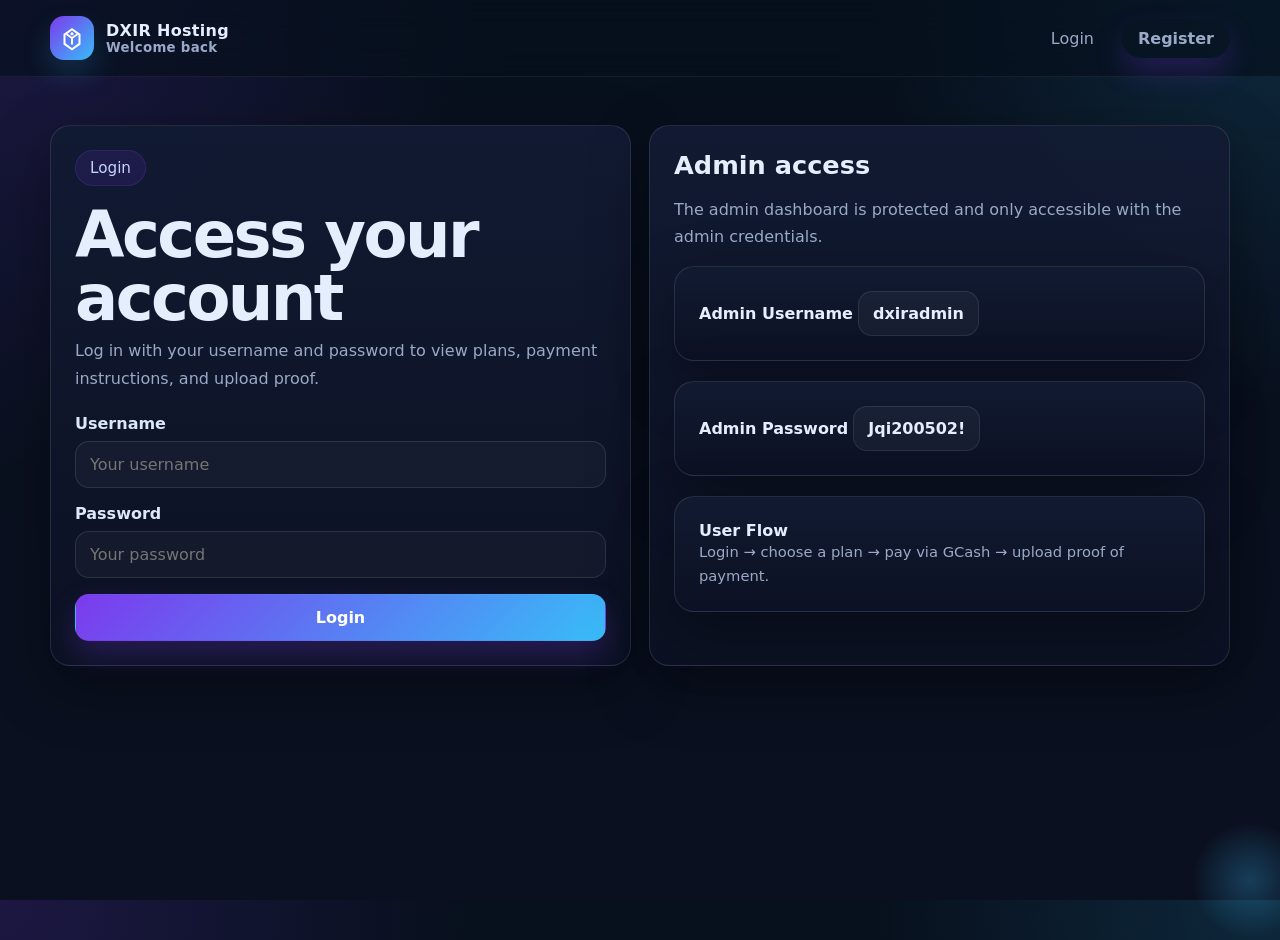
==== admin.html @ c3f655a4 "Build DXIR Hosting website" ====
<!doctype html>
<html lang="en">
<head>
  <meta charset="UTF-8" />
  <meta name="viewport" content="width=device-width, initial-scale=1.0" />
  <title>Admin Dashboard | DXIR Hosting</title>
  <link rel="stylesheet" href="styles.css" />
  <script defer src="app.js"></script>
</head>
<body data-page="admin">
  <header class="site-header">
    <div class="container navbar">
      <a class="brand js-logo" href="index.html" data-label="Admin-only area"></a>
      <nav class="nav-links js-session-state"></nav>
    </div>
  </header>

  <main class="page-shell">
    <div class="container">
      <section class="panel" style="margin-bottom:20px;">
        <div class="kicker">Admin Dashboard</div>
        <h1 class="page-title">Welcome, <span id="admin-name">admin</span></h1>
        <p class="section-subtitle">Review registered accounts, payment proofs, and update status for each submission.</p>
      </section>

      <div class="grid-3" id="admin-stats" style="margin-bottom:22px;"></div>

      <section class="panel" style="margin-bottom:22px;">
        <h2>Registered Accounts</h2>
        <div class="table-wrap" style="margin-top:14px;">
          <table>
            <thead>
              <tr>
                <th>Username</th>
                <th>Role</th>
                <th>Created</th>
              </tr>
            </thead>
            <tbody id="users-tbody"></tbody>
          </table>
        </div>
      </section>

      <section class="panel">
        <h2>Proof-of-Payment Submissions</h2>
        <p class="help">Open the proof, review the details, then mark the status as Pending, Approved, or Rejected.</p>
        <div id="admin-submissions" class="grid-1" style="display:grid;gap:16px;margin-top:16px;"></div>
      </section>
    </div>
  </main>
</body>
</html>
---- styles.css ----
/* DXIR Hosting - shared styles */
:root {
  --bg: #0b1020;
  --bg-soft: #10182e;
  --panel: rgba(16, 24, 46, 0.9);
  --panel-2: #121b33;
  --line: rgba(148, 163, 184, 0.18);
  --text: #e5eefc;
  --muted: #9aa9c7;
  --accent: #7c3aed;
  --accent-2: #38bdf8;
  --success: #22c55e;
  --warning: #f59e0b;
  --danger: #ef4444;
  --shadow: 0 20px 60px rgba(0, 0, 0, 0.35);
  --radius: 20px;
  --radius-sm: 14px;
  --max: 1180px;
}

* { box-sizing: border-box; }
html { scroll-behavior: smooth; }
body {
  margin: 0;
  font-family: Inter, ui-sans-serif, system-ui, -apple-system, BlinkMacSystemFont, "Segoe UI", sans-serif;
  background:
    radial-gradient(circle at top left, rgba(124, 58, 237, 0.18), transparent 30%),
    radial-gradient(circle at top right, rgba(56, 189, 248, 0.14), transparent 26%),
    linear-gradient(180deg, #07101d 0%, #0b1020 100%);
  color: var(--text);
  min-height: 100vh;
}

a { color: inherit; text-decoration: none; }
img { max-width: 100%; display: block; }
button, input, select, textarea { font: inherit; }

.container {
  width: min(var(--max), calc(100% - 32px));
  margin: 0 auto;
}

.site-header {
  position: sticky;
  top: 0;
  z-index: 50;
  backdrop-filter: blur(16px);
  background: rgba(7, 16, 29, 0.7);
  border-bottom: 1px solid rgba(255,255,255,0.06);
}
.navbar {
  display: flex;
  align-items: center;
  justify-content: space-between;
  gap: 18px;
  min-height: 76px;
}
.nav-links {
  display: flex;
  align-items: center;
  gap: 14px;
  flex-wrap: wrap;
}
.nav-links a, .nav-links button {
  color: var(--muted);
  background: transparent;
  border: 0;
  padding: 10px 14px;
  border-radius: 999px;
  transition: 0.2s ease;
  cursor: pointer;
}
.nav-links a:hover, .nav-links button:hover, .nav-links a.active {
  color: var(--text);
  background: rgba(124, 58, 237, 0.14);
}

.brand {
  display: inline-flex;
  align-items: center;
  gap: 12px;
  font-weight: 800;
  letter-spacing: 0.3px;
}
.brand-mark {
  width: 44px;
  height: 44px;
  border-radius: 14px;
  background: linear-gradient(135deg, rgba(124, 58, 237, 1), rgba(56, 189, 248, 1));
  box-shadow: 0 14px 30px rgba(56, 189, 248, 0.18);
  display: grid;
  place-items: center;
}
.brand-mark svg { width: 30px; height: 30px; }
.brand small { display: block; color: var(--muted); font-weight: 600; }

.hero, .page-shell { padding: 48px 0 72px; }
.hero-grid {
  display: grid;
  grid-template-columns: 1.3fr 0.9fr;
  gap: 28px;
  align-items: center;
}
.card, .panel, .stat-card, .pricing-card, .feature-card, .form-card, .notice {
  background: linear-gradient(180deg, rgba(18, 27, 51, 0.96), rgba(12, 18, 35, 0.96));
  border: 1px solid var(--line);
  border-radius: var(--radius);
  box-shadow: var(--shadow);
}
.card, .panel, .form-card, .notice { padding: 24px; }

.kicker {
  display: inline-flex;
  align-items: center;
  gap: 8px;
  color: #c4d2ff;
  background: rgba(124, 58, 237, 0.12);
  border: 1px solid rgba(124, 58, 237, 0.2);
  padding: 8px 14px;
  border-radius: 999px;
  margin-bottom: 18px;
  font-size: 0.95rem;
}
.hero h1, .page-title {
  margin: 0;
  font-size: clamp(2.4rem, 5vw, 4.4rem);
  line-height: 0.98;
  letter-spacing: -0.04em;
}
.hero p, .section-subtitle, .muted { color: var(--muted); }
.hero p { max-width: 62ch; font-size: 1.06rem; line-height: 1.75; }
.hero-actions { display: flex; gap: 14px; flex-wrap: wrap; margin-top: 26px; }
.btn {
  display: inline-flex;
  align-items: center;
  justify-content: center;
  gap: 10px;
  padding: 13px 18px;
  border-radius: 14px;
  border: 1px solid transparent;
  transition: 0.2s ease;
  cursor: pointer;
  font-weight: 700;
}
.btn-primary {
  background: linear-gradient(135deg, var(--accent), var(--accent-2));
  color: white;
  box-shadow: 0 14px 30px rgba(124, 58, 237, 0.24);
}
.btn-primary:hover { transform: translateY(-1px); filter: brightness(1.05); }
.btn-secondary {
  background: rgba(255,255,255,0.04);
  color: var(--text);
  border-color: var(--line);
}
.btn-secondary:hover { background: rgba(255,255,255,0.07); }
.btn-ghost {
  background: transparent;
  color: var(--muted);
  border-color: transparent;
}
.btn-danger { background: rgba(239, 68, 68, 0.14); color: #ffd4d4; border-color: rgba(239,68,68,0.22); }
.btn-success { background: rgba(34, 197, 94, 0.14); color: #cdf9d9; border-color: rgba(34,197,94,0.22); }

.hero-art {
  min-height: 420px;
  display: grid;
  gap: 16px;
}
.art-tile {
  padding: 20px;
  border-radius: var(--radius);
  background: linear-gradient(180deg, rgba(56, 189, 248, 0.12), rgba(124, 58, 237, 0.08));
  border: 1px solid rgba(148, 163, 184, 0.16);
}
.metric-grid {
  display: grid;
  grid-template-columns: repeat(3, 1fr);
  gap: 14px;
}
.stat-card {
  padding: 18px;
}
.stat-card strong { display: block; font-size: 1.3rem; margin-bottom: 6px; }
.stat-card span { color: var(--muted); font-size: 0.94rem; }

.section {
  padding: 24px 0 72px;
}
.section-head {
  display: flex;
  align-items: end;
  justify-content: space-between;
  gap: 16px;
  margin-bottom: 20px;
}
.section-head h2, .panel h2, .form-card h2 { margin: 0; font-size: clamp(1.5rem, 2vw, 2rem); }
.section-subtitle { margin: 8px 0 0; line-height: 1.7; }

.grid-4 {
  display: grid;
  grid-template-columns: repeat(4, 1fr);
  gap: 18px;
}
.grid-3 {
  display: grid;
  grid-template-columns: repeat(3, 1fr);
  gap: 18px;
}
.grid-2 {
  display: grid;
  grid-template-columns: repeat(2, 1fr);
  gap: 18px;
}

.feature-card, .pricing-card {
  padding: 22px;
  position: relative;
  overflow: hidden;
}
.feature-card::after, .pricing-card::after, .panel::after, .form-card::after {
  content: "";
  position: absolute;
  inset: auto -30px -40px auto;
  width: 120px;
  height: 120px;
  background: radial-gradient(circle, rgba(56, 189, 248, 0.14), transparent 68%);
  pointer-events: none;
}
.feature-icon {
  width: 48px;
  height: 48px;
  border-radius: 16px;
  display: grid;
  place-items: center;
  background: rgba(124, 58, 237, 0.16);
  border: 1px solid rgba(124, 58, 237, 0.22);
  margin-bottom: 16px;
  font-size: 1.25rem;
}
.feature-card h3, .pricing-card h3 { margin: 0 0 8px; }
.feature-card p, .pricing-card p, .panel p { color: var(--muted); line-height: 1.7; }

.price {
  font-size: 2rem;
  font-weight: 800;
  margin: 8px 0 8px;
}
.price small { font-size: 1rem; color: var(--muted); font-weight: 600; }
.plan-pill {
  display: inline-flex;
  align-items: center;
  gap: 6px;
  padding: 8px 12px;
  border-radius: 999px;
  background: rgba(56, 189, 248, 0.10);
  border: 1px solid rgba(56, 189, 248, 0.15);
  color: #d8f5ff;
  font-size: 0.92rem;
  margin-bottom: 10px;
}

.footer {
  border-top: 1px solid rgba(255,255,255,0.06);
  background: rgba(7, 16, 29, 0.8);
  padding: 26px 0;
  color: var(--muted);
}
.footer-grid {
  display: flex;
  align-items: center;
  justify-content: space-between;
  gap: 18px;
  flex-wrap: wrap;
}
.footer a { color: #d5e6ff; }

.form-grid {
  display: grid;
  grid-template-columns: repeat(2, 1fr);
  gap: 16px;
}
.field { display: flex; flex-direction: column; gap: 8px; }
.field.full { grid-column: 1 / -1; }
label { font-weight: 700; color: #dce7fb; }
input, select, textarea {
  width: 100%;
  padding: 13px 14px;
  color: var(--text);
  background: rgba(255,255,255,0.03);
  border: 1px solid rgba(148,163,184,0.18);
  border-radius: 14px;
  outline: none;
}
input:focus, select:focus, textarea:focus {
  border-color: rgba(56, 189, 248, 0.55);
  box-shadow: 0 0 0 4px rgba(56, 189, 248, 0.10);
}
.help { font-size: 0.92rem; color: var(--muted); line-height: 1.6; }
.error { color: #ffb4b4; background: rgba(239, 68, 68, 0.12); border: 1px solid rgba(239,68,68,0.20); padding: 12px 14px; border-radius: 14px; margin-top: 14px; }
.success { color: #b8ffd0; background: rgba(34, 197, 94, 0.12); border: 1px solid rgba(34,197,94,0.20); padding: 12px 14px; border-radius: 14px; margin-top: 14px; }
.notice { margin-bottom: 20px; }
.code {
  display: inline-flex;
  align-items: center;
  gap: 10px;
  padding: 12px 14px;
  border-radius: 14px;
  background: rgba(255,255,255,0.04);
  border: 1px solid rgba(148,163,184,0.16);
  font-weight: 700;
}
.table-wrap { overflow-x: auto; }
table { width: 100%; border-collapse: collapse; }
th, td {
  text-align: left;
  padding: 14px 12px;
  border-bottom: 1px solid rgba(148,163,184,0.16);
  vertical-align: top;
}
th { color: #dce7fb; font-size: 0.92rem; }
td { color: var(--muted); }
.badge {
  display: inline-flex;
  align-items: center;
  gap: 8px;
  padding: 7px 10px;
  border-radius: 999px;
  font-size: 0.84rem;
  font-weight: 700;
}
.badge.pending { background: rgba(245, 158, 11, 0.12); color: #ffd48a; }
.badge.approved { background: rgba(34, 197, 94, 0.12); color: #baf6ca; }
.badge.rejected { background: rgba(239, 68, 68, 0.12); color: #ffb2b2; }

.submission-card {
  padding: 20px;
  border-radius: 18px;
  background: rgba(255,255,255,0.03);
  border: 1px solid rgba(148,163,184,0.16);
}
.submission-grid { display: grid; grid-template-columns: 1.1fr 0.9fr; gap: 18px; }

.preview {
  margin-top: 10px;
  padding: 12px;
  border-radius: 16px;
  background: rgba(255,255,255,0.03);
  border: 1px dashed rgba(148,163,184,0.24);
}
.preview img { border-radius: 12px; max-height: 240px; object-fit: contain; }

.admin-action-bar {
  display: flex;
  flex-wrap: wrap;
  gap: 10px;
  margin-top: 12px;
}

.empty-state {
  padding: 28px;
  border-radius: 18px;
  border: 1px dashed rgba(148,163,184,0.22);
  background: rgba(255,255,255,0.02);
  color: var(--muted);
}

@media (max-width: 980px) {
  .hero-grid, .submission-grid, .grid-4, .grid-3, .grid-2, .form-grid { grid-template-columns: 1fr; }
  .section-head, .footer-grid, .navbar { align-items: flex-start; flex-direction: column; }
  .nav-links { width: 100%; }
  .nav-links a, .nav-links button { padding-left: 0; }
  .hero { padding-top: 28px; }
}

@media (max-width: 640px) {
  .container { width: min(var(--max), calc(100% - 20px)); }
  .hero h1, .page-title { font-size: 2.2rem; }
  .card, .panel, .form-card, .notice, .feature-card, .pricing-card { padding: 18px; }
  .metric-grid { grid-template-columns: 1fr; }
}
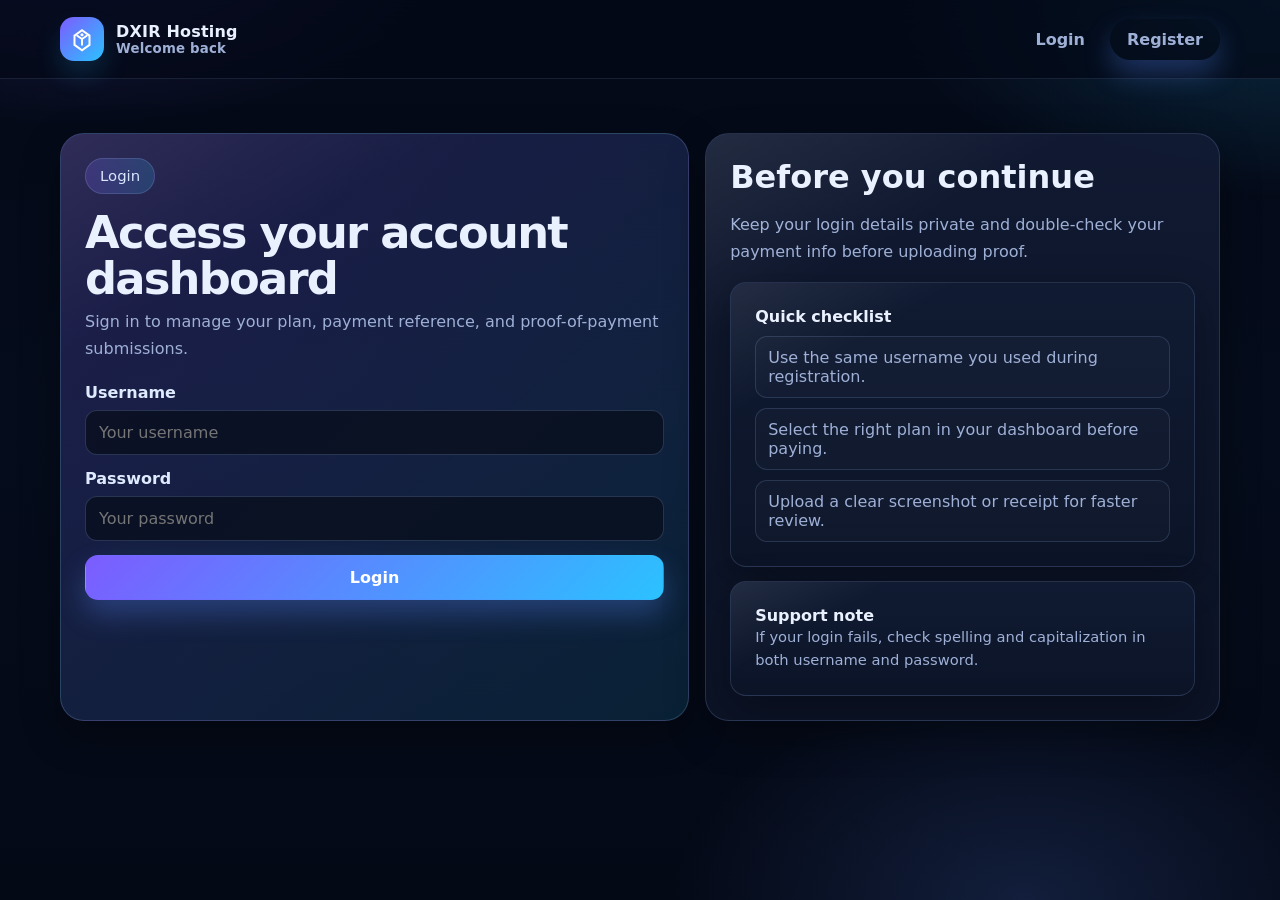
==== commit 46ba9e86: "Redesign UI and add subtle premium micro-interactions" ====
--- a/admin.html
+++ b/admin.html
@@ -10,24 +10,25 @@
 <body data-page="admin">
   <header class="site-header">
     <div class="container navbar">
-      <a class="brand js-logo" href="index.html" data-label="Admin-only area"></a>
+      <a class="brand js-logo" href="index.html" data-label="Admin control panel"></a>
       <nav class="nav-links js-session-state"></nav>
     </div>
   </header>
 
   <main class="page-shell">
     <div class="container">
-      <section class="panel" style="margin-bottom:20px;">
+      <section class="panel hero-highlight" style="margin-bottom:16px;">
         <div class="kicker">Admin Dashboard</div>
         <h1 class="page-title">Welcome, <span id="admin-name">admin</span></h1>
-        <p class="section-subtitle">Review registered accounts, payment proofs, and update status for each submission.</p>
+        <p class="section-subtitle">Review user accounts, validate payment receipts, and update order statuses quickly.</p>
       </section>
 
-      <div class="grid-3" id="admin-stats" style="margin-bottom:22px;"></div>
+      <section id="admin-stats" class="grid-3" style="margin-bottom:16px;"></section>
 
-      <section class="panel" style="margin-bottom:22px;">
+      <section class="panel" style="margin-bottom:16px;">
         <h2>Registered Accounts</h2>
-        <div class="table-wrap" style="margin-top:14px;">
+        <p class="help">Latest registered users are shown here for quick verification.</p>
+        <div class="table-wrap" style="margin-top:12px;">
           <table>
             <thead>
               <tr>
@@ -42,12 +43,11 @@
       </section>
 
       <section class="panel">
-        <h2>Proof-of-Payment Submissions</h2>
-        <p class="help">Open the proof, review the details, then mark the status as Pending, Approved, or Rejected.</p>
-        <div id="admin-submissions" class="grid-1" style="display:grid;gap:16px;margin-top:16px;"></div>
+        <h2>Proof-of-Payment Queue</h2>
+        <p class="help">Set each submission to Pending, Approved, or Rejected after checking details and uploaded proof.</p>
+        <div id="admin-submissions" style="display:grid; gap:16px; margin-top:14px;"></div>
       </section>
     </div>
   </main>
 </body>
 </html>
-
--- a/styles.css
+++ b/styles.css
@@ -1,39 +1,95 @@
-/* DXIR Hosting - shared styles */
+/* DXIR Hosting - redesigned premium styles */
 :root {
-  --bg: #0b1020;
-  --bg-soft: #10182e;
-  --panel: rgba(16, 24, 46, 0.9);
-  --panel-2: #121b33;
-  --line: rgba(148, 163, 184, 0.18);
-  --text: #e5eefc;
-  --muted: #9aa9c7;
-  --accent: #7c3aed;
-  --accent-2: #38bdf8;
+  --bg: #060b16;
+  --bg-elevated: #0d1529;
+  --card: #111b33;
+  --card-soft: #0f1930;
+  --line: rgba(136, 166, 219, 0.2);
+  --line-strong: rgba(136, 166, 219, 0.34);
+  --text: #e9f1ff;
+  --muted: #9fb0d7;
+  --accent: #7c5cff;
+  --accent-2: #2bc2ff;
+  --accent-3: #5b8cff;
   --success: #22c55e;
   --warning: #f59e0b;
   --danger: #ef4444;
-  --shadow: 0 20px 60px rgba(0, 0, 0, 0.35);
-  --radius: 20px;
-  --radius-sm: 14px;
-  --max: 1180px;
-}
-
-* { box-sizing: border-box; }
-html { scroll-behavior: smooth; }
+  --radius-lg: 24px;
+  --radius-md: 16px;
+  --radius-sm: 12px;
+  --shadow-lg: 0 22px 58px rgba(0, 0, 0, 0.45);
+  --shadow-md: 0 14px 40px rgba(0, 0, 0, 0.32);
+  --ease-smooth: cubic-bezier(0.22, 1, 0.36, 1);
+  --dur-fast: 0.18s;
+  --dur-mid: 0.28s;
+  --max: 1160px;
+}
+
+@keyframes fade-rise {
+  from {
+    opacity: 0;
+    transform: translateY(6px);
+  }
+  to {
+    opacity: 1;
+    transform: translateY(0);
+  }
+}
+
+@keyframes soft-float {
+  0%, 100% {
+    transform: translateY(0);
+  }
+  50% {
+    transform: translateY(-2px);
+  }
+}
+
+@keyframes glow-pulse {
+  0%, 100% {
+    box-shadow: 0 14px 26px rgba(43, 194, 255, 0.16);
+  }
+  50% {
+    box-shadow: 0 16px 30px rgba(124, 92, 255, 0.2);
+  }
+}
+
+* {
+  box-sizing: border-box;
+}
+
+html {
+  scroll-behavior: smooth;
+}
+
 body {
   margin: 0;
+  color: var(--text);
+  min-height: 100vh;
   font-family: Inter, ui-sans-serif, system-ui, -apple-system, BlinkMacSystemFont, "Segoe UI", sans-serif;
   background:
-    radial-gradient(circle at top left, rgba(124, 58, 237, 0.18), transparent 30%),
-    radial-gradient(circle at top right, rgba(56, 189, 248, 0.14), transparent 26%),
-    linear-gradient(180deg, #07101d 0%, #0b1020 100%);
-  color: var(--text);
-  min-height: 100vh;
-}
-
-a { color: inherit; text-decoration: none; }
-img { max-width: 100%; display: block; }
-button, input, select, textarea { font: inherit; }
+    radial-gradient(700px 360px at 6% -10%, rgba(124, 92, 255, 0.26), transparent 60%),
+    radial-gradient(680px 340px at 100% 0%, rgba(43, 194, 255, 0.18), transparent 58%),
+    radial-gradient(520px 320px at 80% 100%, rgba(91, 140, 255, 0.16), transparent 68%),
+    linear-gradient(180deg, #040917 0%, #050c1b 46%, #040916 100%);
+}
+
+a {
+  color: inherit;
+  text-decoration: none;
+}
+
+img {
+  max-width: 100%;
+  display: block;
+}
+
+button,
+input,
+select,
+textarea {
+  font: inherit;
+}
 
 .container {
   width: min(var(--max), calc(100% - 32px));
@@ -43,36 +99,66 @@
 .site-header {
   position: sticky;
   top: 0;
-  z-index: 50;
-  backdrop-filter: blur(16px);
-  background: rgba(7, 16, 29, 0.7);
-  border-bottom: 1px solid rgba(255,255,255,0.06);
-}
+  z-index: 80;
+  backdrop-filter: blur(18px);
+  background: rgba(4, 9, 23, 0.72);
+  border-bottom: 1px solid rgba(151, 179, 228, 0.14);
+  transition: background var(--dur-mid) var(--ease-smooth), border-color var(--dur-mid) var(--ease-smooth);
+}
+
 .navbar {
+  min-height: 78px;
   display: flex;
   align-items: center;
   justify-content: space-between;
-  gap: 18px;
-  min-height: 76px;
-}
+  gap: 16px;
+}
+
 .nav-links {
   display: flex;
   align-items: center;
-  gap: 14px;
   flex-wrap: wrap;
-}
-.nav-links a, .nav-links button {
-  color: var(--muted);
+  gap: 10px;
+}
+
+.nav-links a,
+.nav-links button {
+  border: 1px solid transparent;
   background: transparent;
-  border: 0;
+  color: var(--muted);
+  cursor: pointer;
+  font-weight: 600;
   padding: 10px 14px;
   border-radius: 999px;
-  transition: 0.2s ease;
-  cursor: pointer;
-}
-.nav-links a:hover, .nav-links button:hover, .nav-links a.active {
+  position: relative;
+  transition: all var(--dur-fast) var(--ease-smooth);
+}
+
+.nav-links a::after {
+  content: "";
+  position: absolute;
+  left: 14px;
+  right: 14px;
+  bottom: 6px;
+  height: 2px;
+  border-radius: 999px;
+  background: linear-gradient(90deg, var(--accent), var(--accent-2));
+  transform: scaleX(0);
+  transform-origin: center;
+  transition: transform var(--dur-fast) var(--ease-smooth);
+}
+
+.nav-links a:hover,
+.nav-links button:hover,
+.nav-links a.active {
   color: var(--text);
-  background: rgba(124, 58, 237, 0.14);
+  border-color: rgba(136, 166, 219, 0.2);
+  background: rgba(91, 140, 255, 0.12);
+}
+
+.nav-links a:hover::after,
+.nav-links a.active::after {
+  transform: scaleX(1);
 }
 
 .brand {
@@ -80,303 +166,671 @@
   align-items: center;
   gap: 12px;
   font-weight: 800;
-  letter-spacing: 0.3px;
-}
+  letter-spacing: 0.2px;
+}
+
 .brand-mark {
   width: 44px;
   height: 44px;
   border-radius: 14px;
-  background: linear-gradient(135deg, rgba(124, 58, 237, 1), rgba(56, 189, 248, 1));
-  box-shadow: 0 14px 30px rgba(56, 189, 248, 0.18);
   display: grid;
   place-items: center;
-}
-.brand-mark svg { width: 30px; height: 30px; }
-.brand small { display: block; color: var(--muted); font-weight: 600; }
-
-.hero, .page-shell { padding: 48px 0 72px; }
+  background: linear-gradient(135deg, var(--accent), var(--accent-2));
+  box-shadow: 0 14px 26px rgba(43, 194, 255, 0.16);
+  animation: glow-pulse 6s var(--ease-smooth) infinite;
+}
+
+.brand-mark svg {
+  width: 30px;
+  height: 30px;
+}
+
+.brand small {
+  display: block;
+  color: var(--muted);
+  font-weight: 600;
+}
+
+.hero,
+.page-shell {
+  padding: 54px 0 80px;
+  animation: fade-rise 0.36s var(--ease-smooth) both;
+}
+
 .hero-grid {
   display: grid;
-  grid-template-columns: 1.3fr 0.9fr;
-  gap: 28px;
-  align-items: center;
-}
-.card, .panel, .stat-card, .pricing-card, .feature-card, .form-card, .notice {
-  background: linear-gradient(180deg, rgba(18, 27, 51, 0.96), rgba(12, 18, 35, 0.96));
-  border: 1px solid var(--line);
-  border-radius: var(--radius);
-  box-shadow: var(--shadow);
-}
-.card, .panel, .form-card, .notice { padding: 24px; }
+  grid-template-columns: 1.25fr 0.95fr;
+  gap: 24px;
+  align-items: stretch;
+}
+
+.hero h1,
+.page-title {
+  margin: 0;
+  font-size: clamp(2.15rem, 6.8vw, 4.3rem);
+  line-height: 1.02;
+  letter-spacing: -0.04em;
+}
+
+.page-title {
+  font-size: clamp(1.85rem, 5vw, 2.8rem);
+}
+
+.hero p,
+.section-subtitle,
+.muted {
+  color: var(--muted);
+}
+
+.hero p {
+  max-width: 64ch;
+  line-height: 1.78;
+  margin: 16px 0 0;
+}
 
 .kicker {
   display: inline-flex;
   align-items: center;
   gap: 8px;
-  color: #c4d2ff;
-  background: rgba(124, 58, 237, 0.12);
-  border: 1px solid rgba(124, 58, 237, 0.2);
   padding: 8px 14px;
   border-radius: 999px;
-  margin-bottom: 18px;
+  margin-bottom: 16px;
+  font-size: 0.93rem;
+  color: #d8e5ff;
+  border: 1px solid rgba(136, 166, 219, 0.22);
+  background: linear-gradient(90deg, rgba(124, 92, 255, 0.22), rgba(43, 194, 255, 0.18));
+}
+
+.hero-actions {
+  display: flex;
+  gap: 12px;
+  flex-wrap: wrap;
+  margin-top: 26px;
+}
+
+.card,
+.panel,
+.form-card,
+.notice,
+.feature-card,
+.pricing-card,
+.stat-card,
+.submission-card,
+.art-tile {
+  position: relative;
+  background: linear-gradient(180deg, rgba(17, 27, 51, 0.94), rgba(12, 20, 39, 0.95));
+  border: 1px solid var(--line);
+  border-radius: var(--radius-lg);
+  box-shadow: var(--shadow-md);
+  overflow: hidden;
+  transition:
+    transform var(--dur-mid) var(--ease-smooth),
+    border-color var(--dur-mid) var(--ease-smooth),
+    box-shadow var(--dur-mid) var(--ease-smooth),
+    background-color var(--dur-mid) var(--ease-smooth);
+}
+
+.card,
+.panel,
+.form-card,
+.notice,
+.art-tile {
+  padding: 24px;
+}
+
+.panel::before,
+.form-card::before,
+.feature-card::before,
+.pricing-card::before,
+.notice::before,
+.art-tile::before {
+  content: "";
+  position: absolute;
+  inset: 0;
+  pointer-events: none;
+  background: linear-gradient(150deg, rgba(255, 255, 255, 0.08), transparent 24%);
+}
+
+.feature-card,
+.pricing-card,
+.submission-card,
+.stat-card {
+  padding: 22px;
+}
+
+.feature-card h3,
+.pricing-card h3 {
+  margin: 0 0 9px;
+}
+
+.feature-card p,
+.pricing-card p,
+.panel p,
+.form-card p {
+  color: var(--muted);
+  line-height: 1.68;
+}
+
+.feature-icon {
+  width: 48px;
+  height: 48px;
+  border-radius: 14px;
+  display: grid;
+  place-items: center;
+  margin-bottom: 16px;
+  font-size: 1.2rem;
+  color: #ebf2ff;
+  border: 1px solid rgba(136, 166, 219, 0.22);
+  background: rgba(91, 140, 255, 0.16);
+}
+
+.hero-art {
+  display: grid;
+  gap: 16px;
+}
+
+.art-tile {
+  animation: soft-float 9s var(--ease-smooth) infinite;
+}
+
+.metric-grid {
+  display: grid;
+  grid-template-columns: repeat(3, minmax(0, 1fr));
+  gap: 12px;
+}
+
+.stat-card strong {
+  display: block;
+  font-size: 1.35rem;
+  margin-bottom: 6px;
+}
+
+.stat-card span {
+  color: var(--muted);
+  font-size: 0.92rem;
+}
+
+.plan-pill {
+  display: inline-flex;
+  align-items: center;
+  gap: 7px;
+  border-radius: 999px;
+  padding: 7px 12px;
+  border: 1px solid rgba(43, 194, 255, 0.28);
+  background: rgba(43, 194, 255, 0.1);
+  color: #dcf6ff;
+  font-size: 0.86rem;
+  margin-bottom: 10px;
+}
+
+.price {
+  font-size: 2rem;
+  font-weight: 800;
+  margin: 8px 0;
+}
+
+.price small {
   font-size: 0.95rem;
-}
-.hero h1, .page-title {
+  color: var(--muted);
+  font-weight: 600;
+}
+
+.section {
+  padding: 26px 0 72px;
+}
+
+.section-head {
+  display: flex;
+  align-items: end;
+  justify-content: space-between;
+  gap: 14px;
+  margin-bottom: 20px;
+}
+
+.section-head h2,
+.panel h2,
+.form-card h2 {
   margin: 0;
-  font-size: clamp(2.4rem, 5vw, 4.4rem);
-  line-height: 0.98;
-  letter-spacing: -0.04em;
-}
-.hero p, .section-subtitle, .muted { color: var(--muted); }
-.hero p { max-width: 62ch; font-size: 1.06rem; line-height: 1.75; }
-.hero-actions { display: flex; gap: 14px; flex-wrap: wrap; margin-top: 26px; }
+  font-size: clamp(1.4rem, 3vw, 2rem);
+}
+
+.section-subtitle {
+  margin: 8px 0 0;
+  line-height: 1.72;
+}
+
+.grid-4,
+.grid-3,
+.grid-2 {
+  display: grid;
+  gap: 16px;
+}
+
+.grid-4 {
+  grid-template-columns: repeat(4, minmax(0, 1fr));
+}
+
+.grid-3 {
+  grid-template-columns: repeat(3, minmax(0, 1fr));
+}
+
+.grid-2 {
+  grid-template-columns: repeat(2, minmax(0, 1fr));
+}
+
 .btn {
   display: inline-flex;
   align-items: center;
   justify-content: center;
   gap: 10px;
-  padding: 13px 18px;
-  border-radius: 14px;
+  border-radius: 13px;
+  font-weight: 700;
   border: 1px solid transparent;
-  transition: 0.2s ease;
+  padding: 12px 18px;
   cursor: pointer;
-  font-weight: 700;
-}
+  transition: all var(--dur-fast) var(--ease-smooth);
+  position: relative;
+  overflow: hidden;
+}
+
+.btn::after {
+  content: "";
+  position: absolute;
+  top: 0;
+  bottom: 0;
+  width: 42px;
+  left: -56px;
+  background: linear-gradient(120deg, transparent, rgba(255, 255, 255, 0.28), transparent);
+  transition: left 0.45s var(--ease-smooth);
+}
+
 .btn-primary {
+  color: white;
   background: linear-gradient(135deg, var(--accent), var(--accent-2));
-  color: white;
-  box-shadow: 0 14px 30px rgba(124, 58, 237, 0.24);
-}
-.btn-primary:hover { transform: translateY(-1px); filter: brightness(1.05); }
+  box-shadow: 0 14px 28px rgba(91, 140, 255, 0.3);
+}
+
+.btn-primary:hover {
+  transform: translateY(-1px);
+  filter: brightness(1.06);
+}
+
+.btn:hover::after {
+  left: calc(100% + 16px);
+}
+
 .btn-secondary {
-  background: rgba(255,255,255,0.04);
   color: var(--text);
   border-color: var(--line);
-}
-.btn-secondary:hover { background: rgba(255,255,255,0.07); }
+  background: rgba(255, 255, 255, 0.03);
+}
+
+.btn-secondary:hover {
+  border-color: var(--line-strong);
+  background: rgba(255, 255, 255, 0.06);
+}
+
 .btn-ghost {
+  color: var(--muted);
   background: transparent;
-  color: var(--muted);
-  border-color: transparent;
-}
-.btn-danger { background: rgba(239, 68, 68, 0.14); color: #ffd4d4; border-color: rgba(239,68,68,0.22); }
-.btn-success { background: rgba(34, 197, 94, 0.14); color: #cdf9d9; border-color: rgba(34,197,94,0.22); }
-
-.hero-art {
-  min-height: 420px;
-  display: grid;
-  gap: 16px;
-}
-.art-tile {
-  padding: 20px;
-  border-radius: var(--radius);
-  background: linear-gradient(180deg, rgba(56, 189, 248, 0.12), rgba(124, 58, 237, 0.08));
-  border: 1px solid rgba(148, 163, 184, 0.16);
-}
-.metric-grid {
-  display: grid;
-  grid-template-columns: repeat(3, 1fr);
-  gap: 14px;
-}
-.stat-card {
-  padding: 18px;
-}
-.stat-card strong { display: block; font-size: 1.3rem; margin-bottom: 6px; }
-.stat-card span { color: var(--muted); font-size: 0.94rem; }
-
-.section {
-  padding: 24px 0 72px;
-}
-.section-head {
-  display: flex;
-  align-items: end;
-  justify-content: space-between;
-  gap: 16px;
-  margin-bottom: 20px;
-}
-.section-head h2, .panel h2, .form-card h2 { margin: 0; font-size: clamp(1.5rem, 2vw, 2rem); }
-.section-subtitle { margin: 8px 0 0; line-height: 1.7; }
-
-.grid-4 {
-  display: grid;
-  grid-template-columns: repeat(4, 1fr);
-  gap: 18px;
-}
-.grid-3 {
-  display: grid;
-  grid-template-columns: repeat(3, 1fr);
-  gap: 18px;
-}
-.grid-2 {
-  display: grid;
-  grid-template-columns: repeat(2, 1fr);
-  gap: 18px;
-}
-
-.feature-card, .pricing-card {
-  padding: 22px;
-  position: relative;
-  overflow: hidden;
-}
-.feature-card::after, .pricing-card::after, .panel::after, .form-card::after {
-  content: "";
-  position: absolute;
-  inset: auto -30px -40px auto;
-  width: 120px;
-  height: 120px;
-  background: radial-gradient(circle, rgba(56, 189, 248, 0.14), transparent 68%);
-  pointer-events: none;
-}
-.feature-icon {
-  width: 48px;
-  height: 48px;
-  border-radius: 16px;
-  display: grid;
-  place-items: center;
-  background: rgba(124, 58, 237, 0.16);
-  border: 1px solid rgba(124, 58, 237, 0.22);
-  margin-bottom: 16px;
-  font-size: 1.25rem;
-}
-.feature-card h3, .pricing-card h3 { margin: 0 0 8px; }
-.feature-card p, .pricing-card p, .panel p { color: var(--muted); line-height: 1.7; }
-
-.price {
-  font-size: 2rem;
-  font-weight: 800;
-  margin: 8px 0 8px;
-}
-.price small { font-size: 1rem; color: var(--muted); font-weight: 600; }
-.plan-pill {
-  display: inline-flex;
-  align-items: center;
-  gap: 6px;
-  padding: 8px 12px;
-  border-radius: 999px;
-  background: rgba(56, 189, 248, 0.10);
-  border: 1px solid rgba(56, 189, 248, 0.15);
-  color: #d8f5ff;
-  font-size: 0.92rem;
-  margin-bottom: 10px;
+}
+
+.btn-danger {
+  color: #ffd3d3;
+  border-color: rgba(239, 68, 68, 0.2);
+  background: rgba(239, 68, 68, 0.14);
+}
+
+.btn-success {
+  color: #ccf8d9;
+  border-color: rgba(34, 197, 94, 0.2);
+  background: rgba(34, 197, 94, 0.14);
 }
 
 .footer {
-  border-top: 1px solid rgba(255,255,255,0.06);
-  background: rgba(7, 16, 29, 0.8);
-  padding: 26px 0;
-  color: var(--muted);
-}
+  border-top: 1px solid rgba(151, 179, 228, 0.12);
+  background: rgba(4, 9, 23, 0.82);
+  color: var(--muted);
+  padding: 24px 0;
+}
+
 .footer-grid {
   display: flex;
+  justify-content: space-between;
   align-items: center;
-  justify-content: space-between;
   gap: 18px;
   flex-wrap: wrap;
 }
-.footer a { color: #d5e6ff; }
 
 .form-grid {
   display: grid;
-  grid-template-columns: repeat(2, 1fr);
-  gap: 16px;
-}
-.field { display: flex; flex-direction: column; gap: 8px; }
-.field.full { grid-column: 1 / -1; }
-label { font-weight: 700; color: #dce7fb; }
-input, select, textarea {
+  grid-template-columns: repeat(2, minmax(0, 1fr));
+  gap: 14px;
+}
+
+.field {
+  display: flex;
+  flex-direction: column;
+  gap: 8px;
+}
+
+.field.full {
+  grid-column: 1 / -1;
+}
+
+label {
+  color: #deebff;
+  font-weight: 700;
+}
+
+input,
+select,
+textarea {
   width: 100%;
-  padding: 13px 14px;
   color: var(--text);
-  background: rgba(255,255,255,0.03);
-  border: 1px solid rgba(148,163,184,0.18);
-  border-radius: 14px;
+  padding: 12px 13px;
+  border-radius: var(--radius-sm);
+  border: 1px solid rgba(136, 166, 219, 0.24);
+  background: rgba(8, 13, 26, 0.72);
   outline: none;
-}
-input:focus, select:focus, textarea:focus {
-  border-color: rgba(56, 189, 248, 0.55);
-  box-shadow: 0 0 0 4px rgba(56, 189, 248, 0.10);
-}
-.help { font-size: 0.92rem; color: var(--muted); line-height: 1.6; }
-.error { color: #ffb4b4; background: rgba(239, 68, 68, 0.12); border: 1px solid rgba(239,68,68,0.20); padding: 12px 14px; border-radius: 14px; margin-top: 14px; }
-.success { color: #b8ffd0; background: rgba(34, 197, 94, 0.12); border: 1px solid rgba(34,197,94,0.20); padding: 12px 14px; border-radius: 14px; margin-top: 14px; }
-.notice { margin-bottom: 20px; }
+  transition: all var(--dur-fast) var(--ease-smooth);
+}
+
+input:focus,
+select:focus,
+textarea:focus {
+  border-color: rgba(43, 194, 255, 0.55);
+  box-shadow: 0 0 0 4px rgba(43, 194, 255, 0.12);
+}
+
+.help {
+  font-size: 0.92rem;
+  color: var(--muted);
+  line-height: 1.58;
+}
+
+.error,
+.success {
+  margin-top: 14px;
+  padding: 12px 14px;
+  border-radius: var(--radius-sm);
+  border: 1px solid transparent;
+}
+
+.error {
+  color: #ffc2c2;
+  border-color: rgba(239, 68, 68, 0.25);
+  background: rgba(239, 68, 68, 0.12);
+}
+
+.success {
+  color: #c8fcd8;
+  border-color: rgba(34, 197, 94, 0.25);
+  background: rgba(34, 197, 94, 0.12);
+}
+
+.notice {
+  margin-top: 14px;
+  border-radius: var(--radius-md);
+}
+
 .code {
   display: inline-flex;
   align-items: center;
-  gap: 10px;
-  padding: 12px 14px;
-  border-radius: 14px;
-  background: rgba(255,255,255,0.04);
-  border: 1px solid rgba(148,163,184,0.16);
+  border-radius: 12px;
+  border: 1px solid rgba(136, 166, 219, 0.24);
+  background: rgba(255, 255, 255, 0.04);
+  padding: 10px 12px;
   font-weight: 700;
 }
-.table-wrap { overflow-x: auto; }
-table { width: 100%; border-collapse: collapse; }
-th, td {
+
+.table-wrap {
+  overflow-x: auto;
+}
+
+table {
+  width: 100%;
+  border-collapse: collapse;
+}
+
+th,
+td {
   text-align: left;
-  padding: 14px 12px;
-  border-bottom: 1px solid rgba(148,163,184,0.16);
+  padding: 13px 10px;
+  border-bottom: 1px solid rgba(136, 166, 219, 0.2);
   vertical-align: top;
 }
-th { color: #dce7fb; font-size: 0.92rem; }
-td { color: var(--muted); }
+
+th {
+  color: #deebff;
+  font-size: 0.88rem;
+  letter-spacing: 0.02em;
+}
+
+td {
+  color: var(--muted);
+}
+
 .badge {
   display: inline-flex;
   align-items: center;
-  gap: 8px;
-  padding: 7px 10px;
+  justify-content: center;
   border-radius: 999px;
-  font-size: 0.84rem;
+  padding: 7px 11px;
+  font-size: 0.82rem;
   font-weight: 700;
 }
-.badge.pending { background: rgba(245, 158, 11, 0.12); color: #ffd48a; }
-.badge.approved { background: rgba(34, 197, 94, 0.12); color: #baf6ca; }
-.badge.rejected { background: rgba(239, 68, 68, 0.12); color: #ffb2b2; }
+
+.badge.pending {
+  color: #ffdca1;
+  background: rgba(245, 158, 11, 0.18);
+}
+
+.badge.approved {
+  color: #c8fcd8;
+  background: rgba(34, 197, 94, 0.16);
+}
+
+.badge.rejected {
+  color: #ffc2c2;
+  background: rgba(239, 68, 68, 0.16);
+}
 
 .submission-card {
-  padding: 20px;
-  border-radius: 18px;
-  background: rgba(255,255,255,0.03);
-  border: 1px solid rgba(148,163,184,0.16);
-}
-.submission-grid { display: grid; grid-template-columns: 1.1fr 0.9fr; gap: 18px; }
+  border-radius: var(--radius-md);
+  border: 1px solid rgba(136, 166, 219, 0.22);
+  background: linear-gradient(180deg, rgba(255, 255, 255, 0.035), rgba(255, 255, 255, 0.015));
+}
+
+.panel:hover,
+.form-card:hover,
+.feature-card:hover,
+.pricing-card:hover,
+.stat-card:hover,
+.submission-card:hover,
+.notice:hover,
+.art-tile:hover {
+  transform: translateY(-2px);
+  border-color: rgba(136, 166, 219, 0.32);
+  box-shadow: var(--shadow-lg);
+}
+
+.grid-4 > *,
+.grid-3 > *,
+.metric-grid > *,
+#admin-submissions > *,
+#user-submissions > * {
+  animation: fade-rise 0.42s var(--ease-smooth) both;
+}
+
+.grid-4 > *:nth-child(2),
+.grid-3 > *:nth-child(2),
+.metric-grid > *:nth-child(2) {
+  animation-delay: 0.03s;
+}
+
+.grid-4 > *:nth-child(3),
+.grid-3 > *:nth-child(3),
+.metric-grid > *:nth-child(3) {
+  animation-delay: 0.06s;
+}
+
+.grid-4 > *:nth-child(4) {
+  animation-delay: 0.09s;
+}
+
+tbody tr {
+  transition: background-color var(--dur-fast) var(--ease-smooth);
+}
+
+tbody tr:hover {
+  background: rgba(91, 140, 255, 0.06);
+}
+
+tbody tr:hover td {
+  color: #c9dbff;
+}
+
+.submission-grid {
+  display: grid;
+  grid-template-columns: 1.08fr 0.92fr;
+  gap: 16px;
+}
 
 .preview {
   margin-top: 10px;
   padding: 12px;
-  border-radius: 16px;
-  background: rgba(255,255,255,0.03);
-  border: 1px dashed rgba(148,163,184,0.24);
-}
-.preview img { border-radius: 12px; max-height: 240px; object-fit: contain; }
+  border-radius: var(--radius-md);
+  border: 1px dashed rgba(136, 166, 219, 0.26);
+  background: rgba(255, 255, 255, 0.025);
+}
+
+.preview img {
+  border-radius: 12px;
+  max-height: 240px;
+  object-fit: contain;
+  animation: fade-rise 0.34s var(--ease-smooth) both;
+}
 
 .admin-action-bar {
+  margin-top: 12px;
   display: flex;
   flex-wrap: wrap;
   gap: 10px;
-  margin-top: 12px;
 }
 
 .empty-state {
-  padding: 28px;
-  border-radius: 18px;
-  border: 1px dashed rgba(148,163,184,0.22);
-  background: rgba(255,255,255,0.02);
-  color: var(--muted);
+  padding: 24px;
+  border-radius: var(--radius-md);
+  border: 1px dashed rgba(136, 166, 219, 0.3);
+  color: var(--muted);
+  background: rgba(255, 255, 255, 0.015);
+}
+
+.auth-layout,
+.dashboard-layout,
+.admin-layout {
+  display: grid;
+  gap: 16px;
+}
+
+.auth-layout {
+  grid-template-columns: 1.1fr 0.9fr;
+}
+
+.dashboard-layout {
+  grid-template-columns: 1.1fr 0.9fr;
+}
+
+.hero-highlight {
+  background: linear-gradient(140deg, rgba(124, 92, 255, 0.22), rgba(43, 194, 255, 0.13));
+  border-color: rgba(136, 166, 219, 0.26);
+}
+
+.quick-list {
+  margin: 0;
+  padding: 0;
+  list-style: none;
+  display: grid;
+  gap: 10px;
+}
+
+.quick-list li {
+  padding: 11px 12px;
+  border-radius: 12px;
+  border: 1px solid rgba(136, 166, 219, 0.2);
+  background: rgba(255, 255, 255, 0.02);
+  color: var(--muted);
+  transition: border-color var(--dur-fast) var(--ease-smooth), transform var(--dur-fast) var(--ease-smooth);
+}
+
+.quick-list li:hover {
+  transform: translateX(1px);
+  border-color: rgba(136, 166, 219, 0.34);
 }
 
 @media (max-width: 980px) {
-  .hero-grid, .submission-grid, .grid-4, .grid-3, .grid-2, .form-grid { grid-template-columns: 1fr; }
-  .section-head, .footer-grid, .navbar { align-items: flex-start; flex-direction: column; }
-  .nav-links { width: 100%; }
-  .nav-links a, .nav-links button { padding-left: 0; }
-  .hero { padding-top: 28px; }
+  .hero-grid,
+  .grid-4,
+  .grid-3,
+  .grid-2,
+  .form-grid,
+  .submission-grid,
+  .auth-layout,
+  .dashboard-layout {
+    grid-template-columns: 1fr;
+  }
+
+  .section-head,
+  .footer-grid,
+  .navbar {
+    flex-direction: column;
+    align-items: flex-start;
+  }
+
+  .hero,
+  .page-shell {
+    padding-top: 34px;
+  }
+
+  .nav-links {
+    width: 100%;
+  }
+
+  .metric-grid {
+    grid-template-columns: 1fr;
+  }
 }
 
 @media (max-width: 640px) {
-  .container { width: min(var(--max), calc(100% - 20px)); }
-  .hero h1, .page-title { font-size: 2.2rem; }
-  .card, .panel, .form-card, .notice, .feature-card, .pricing-card { padding: 18px; }
-  .metric-grid { grid-template-columns: 1fr; }
-}
-
+  .container {
+    width: min(var(--max), calc(100% - 20px));
+  }
+
+  .card,
+  .panel,
+  .form-card,
+  .notice,
+  .feature-card,
+  .pricing-card,
+  .submission-card,
+  .stat-card,
+  .art-tile {
+    padding: 18px;
+  }
+
+  .btn {
+    width: 100%;
+  }
+}
+
+@media (prefers-reduced-motion: reduce) {
+  *,
+  *::before,
+  *::after {
+    animation-duration: 0.01ms !important;
+    animation-iteration-count: 1 !important;
+    transition-duration: 0.01ms !important;
+    scroll-behavior: auto !important;
+  }
+}
